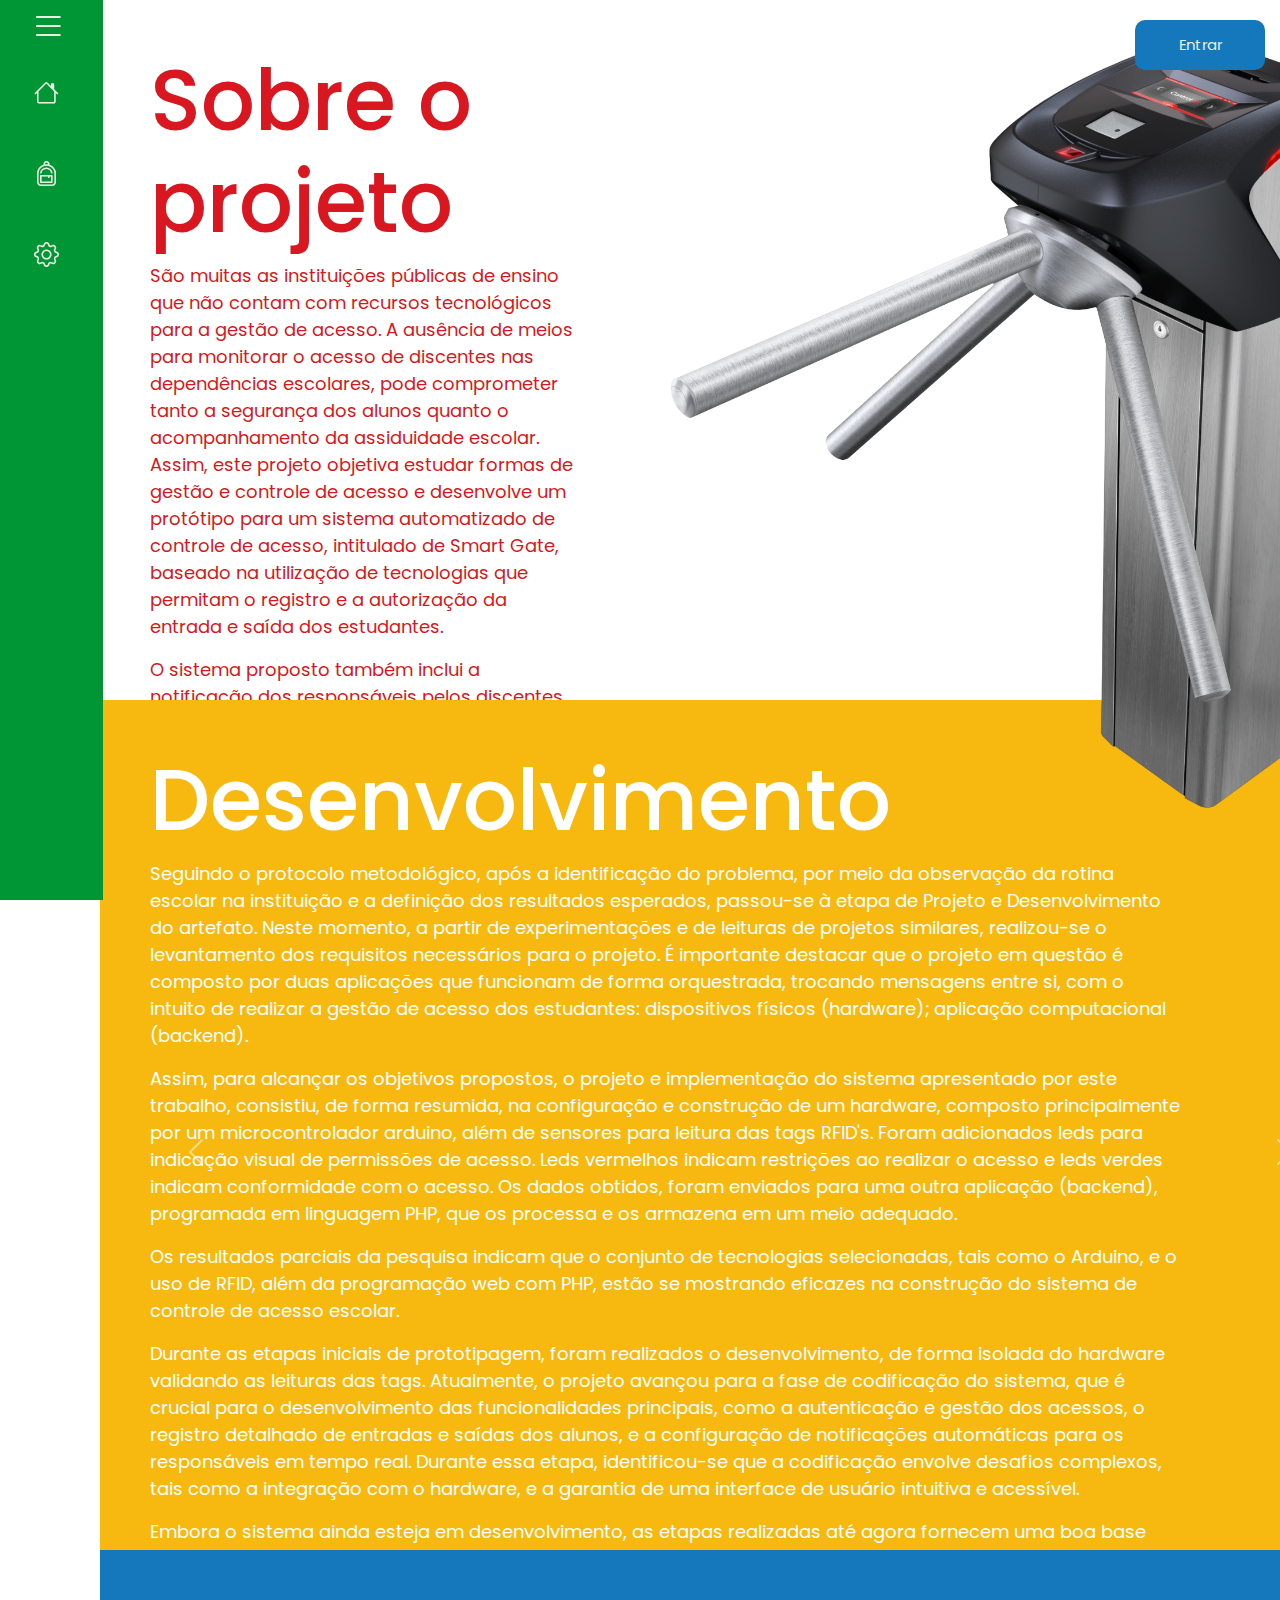
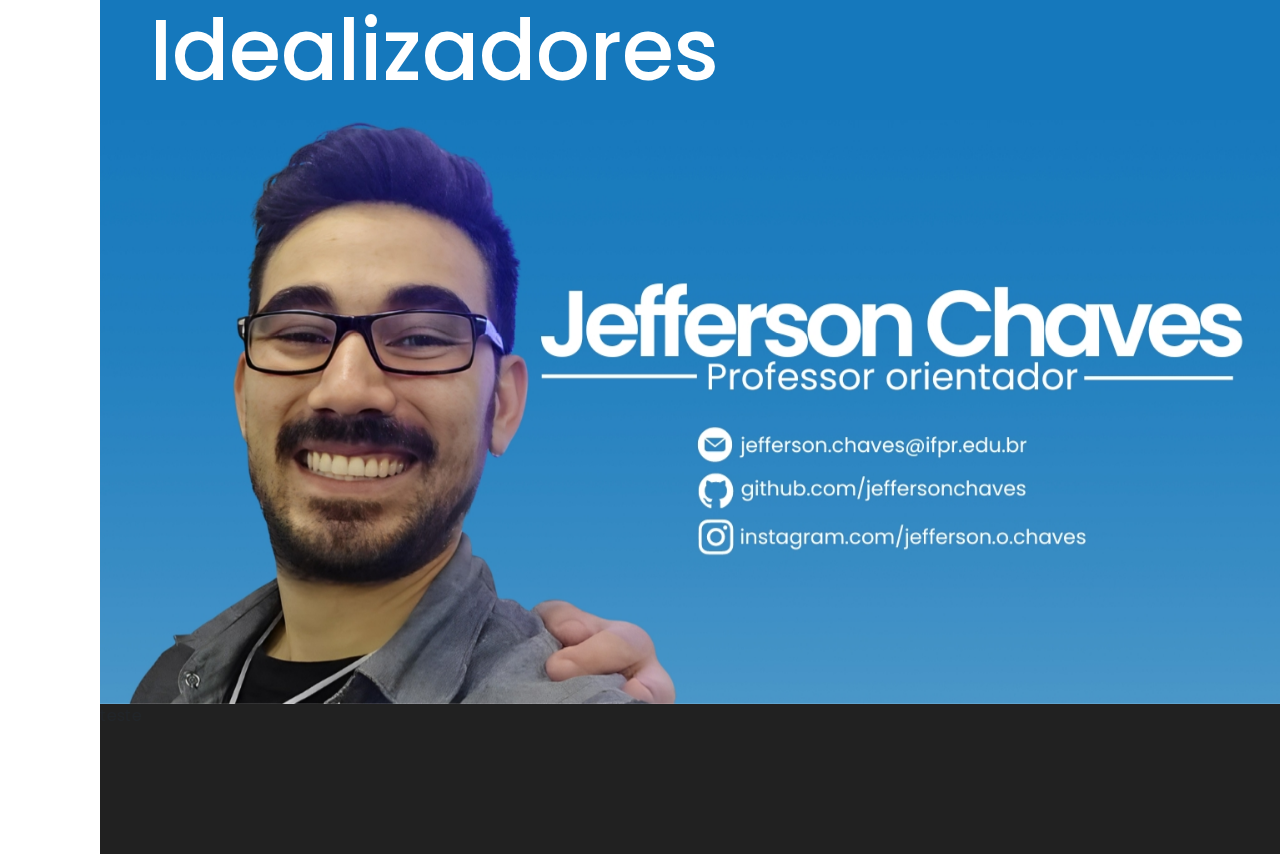
==== index.html @ 1702e809 "SLIDER PRONTO!!!!" ====
<!DOCTYPE html>
<html lang="pt-br">

<head>
    <meta charset="UTF-8">
    <meta name="viewport" content="width=device-width, initial-scale=1">
    <title>Smart Gate</title>
    <link rel="shortcut icon" type="imagex/png" href="/image/smart-gate-ico.ico">
    <link rel="stylesheet" href="style.css">
    <link rel="preconnect" href="https://fonts.googleapis.com">
    <link rel="preconnect" href="https://fonts.gstatic.com" crossorigin>
    <link
        href="https://fonts.googleapis.com/css2?family=Poppins:ital,wght@0,100;0,200;0,300;0,400;0,500;0,600;0,700;0,800;0,900;1,100;1,200;1,300;1,400;1,500;1,600;1,700;1,800;1,900&display=swap"
        rel="stylesheet">
    <link rel="stylesheet" href="https://cdn.jsdelivr.net/npm/bootstrap-icons@1.11.3/font/bootstrap-icons.min.css">

    <link href="https://cdn.jsdelivr.net/npm/bootstrap@5.3.3/dist/css/bootstrap.min.css" rel="stylesheet"
        integrity="sha384-QWTKZyjpPEjISv5WaRU9OFeRpok6YctnYmDr5pNlyT2bRjXh0JMhjY6hW+ALEwIH" crossorigin="anonymous">

</head>

<body>
    <header>
        <nav class="login">
            <button class="btnCadt">Entrar</button>
        </nav>
    </header>
    <nav class="menu-lat">
        <!--menu lateral-->
        <div class="btn-expnd">
            <i class="bi bi-list" id="expand"></i>
        </div>
        <!--botao expandir-->
        <ul>
            <li class="item-menu ativo">
                <a href="index.html">
                    <span class="icon"><i class="bi bi-house"></i></span>
                    <span class="txt-link">Ínicio</span>
                </a>
            </li>
            <li class="item-menu">
                <a href="portalAluno.html">
                    <span class="icon"><i class="bi bi-backpack"></i></span>
                    <span class="txt-link">Aluno</span>
                </a>
            </li>
            <li class="item-menu">
                <a href="configuracoes.html">
                    <span class="icon"><i class="bi bi-gear"></i></span>
                    <span class="txt-link">Configurações</span>
                </a>
            </li>

        </ul>
    </nav>

    <div class="sub-main">
        <div class="telaLogin">
            <span class="fechar"><i class="bi bi-x-lg"></i></span>

            <div class="form-log">
                <!--formulario login-->
                <h2>Login</h2>
                <form action="./code/formulariologin.php" method="POST">
                    <div class="input-box">
                        <span class="icon-log"><i class="bi bi-envelope"></i></span>
                        <input type="Email" name="email">
                        <label>Email</label>
                        <!--campo email-->
                    </div>
                    <div class="input-box">
                        <span class="icon-log"><i class="bi bi-key"></i></i></span>
                        <input type="password" name="senha">
                        <label>Senha</label>
                        <!--campo senha-->
                    </div>

                    <div class="gerenc-senha">
                        <label><input type="checkbox">Lembrar as credenciais</label>
                        <a href="#">Esqueci a senha</a>
                        <!--esqueci a senha-->
                    </div>
                    <button type="submit" class="btnSubmit">Entrar</button>
                    <div class="registro">
                        <p>Não tem uma conta ainda?<a href="#" class="link-registro"> Registre-se</a></p>
                    </div>
                </form>
            </div>


            <div class="formReg">
                <!--formulario registro-->
                <h2>Registro</h2>
                <form action="./code/formulariocadastro.php" method="POST">

                    <div class="input-box">
                        <span class="icon-log"><i class="bi bi-person"></i></span>
                        <input type="text" name="nome">
                        <label>Nome</label>
                    </div>

                    <div class="input-box">
                        <span class="icon-log"><i class="bi bi-bookmark"></i></span>
                        <input type="number" name="matricula">
                        <label>Matrícula</label>
                    </div>

                    <div class="input-box">
                        <span class="icon-log"><i class="bi bi-envelope"></i></span>
                        <input type="Email" name="email">
                        <label>Email</label>
                    </div>

                    <div class="input-box">
                        <span class="icon-log"><i class="bi bi-key"></i></i></span>
                        <input type="password" name="senha">
                        <label>Senha</label>
                    </div>

                    <div class="gerenc-senha">
                        <label><input type="checkbox">Concordo com os termos e condições do site.</label>
                    </div>

                    <button type="submit" class="btnSubmit">Entrar</button>

                    <div class="registro">
                        <p>Já tem uma conta?<a href="#" class="link-login"> Login</a></p>
                    </div>
                </form>
            </div>
        </div>
    </div>

    <main>

        <div class="imagem-catraca">
            <img src="/image/catraca.png" alt="Imagem de uma catraca">
        </div>

        <div class="sobre-proj">
            <div class="text-sobre-proj">
                <h2>Sobre o projeto</h2>
                <p>São muitas as instituições públicas de ensino que não contam com recursos tecnológicos para a
                    gestão de acesso. A ausência de meios para monitorar o acesso de discentes nas dependências
                    escolares, pode comprometer tanto a segurança dos alunos quanto o acompanhamento da
                    assiduidade escolar. Assim, este projeto objetiva estudar formas de gestão e controle de acesso
                    e desenvolve um protótipo para um sistema automatizado de controle de acesso, intitulado de
                    Smart Gate, baseado na utilização de tecnologias que permitam o registro e a autorização da
                    entrada e saída dos estudantes.</p>
                <p>O sistema proposto também inclui a notificação dos
                    responsáveis pelos discentes, informando-os sobre os horários de movimentação dos alunos.
                    Ademais, o projeto prevê a integração com esta plataforma web, visando à facilitação do
                    monitoramento da frequência.</p>
                <p>Para a implementação, são empregadas tecnologias como RFID
                    para os cartões de acesso, um software específico para o controle de permissões e uma interface
                    de comunicação que permite o envio de notificações. O sistema também realizará o
                    armazenamento e gerenciamento das informações.</p>
            </div>
        </div>

        <div class="desenvolvimento">
            <div class="text-desenvolvimento">
                <h2>Desenvolvimento</h2>
                <p>Seguindo o protocolo metodológico, após a identificação do problema, por meio da observação da rotina
                    escolar na instituição e a definição dos resultados esperados, passou-se à etapa de Projeto e
                    Desenvolvimento do artefato. Neste momento, a partir de experimentações e de leituras de projetos
                    similares, realizou-se o levantamento dos requisitos necessários para o projeto. É importante
                    destacar que o projeto em questão é composto por duas aplicações que funcionam de forma orquestrada,
                    trocando mensagens entre si, com o intuito de realizar a gestão de acesso dos estudantes:
                    dispositivos físicos (hardware); aplicação computacional (backend).</p>
                <p>Assim, para alcançar os objetivos propostos, o projeto e implementação do sistema apresentado por
                    este trabalho, consistiu, de forma resumida, na configuração e construção de um hardware, composto
                    principalmente por um microcontrolador arduino, além de sensores para leitura das tags RFID's. Foram
                    adicionados leds para indicação visual de permissões de acesso. Leds vermelhos indicam restrições ao
                    realizar o acesso e leds verdes indicam conformidade com o acesso.
                    Os dados obtidos, foram enviados para uma outra aplicação (backend), programada em linguagem PHP,
                    que os processa e os armazena em um meio adequado.</p>

                <p>Os resultados parciais da pesquisa indicam que o conjunto de tecnologias selecionadas, tais como o
                    Arduino, e o uso de RFID, além da programação web com PHP, estão se mostrando eficazes na construção
                    do sistema de controle de acesso escolar.</p>
                <p>Durante as etapas iniciais de prototipagem, foram realizados o desenvolvimento, de forma isolada do
                    hardware validando as leituras das tags. Atualmente, o projeto avançou para a fase de codificação do
                    sistema, que é crucial para o desenvolvimento das funcionalidades principais, como a autenticação e
                    gestão dos acessos, o registro detalhado de entradas e saídas dos alunos, e a configuração de
                    notificações automáticas para os responsáveis em tempo real. Durante essa etapa, identificou-se que
                    a codificação envolve desafios complexos, tais como a integração com o hardware, e a garantia de uma
                    interface de usuário intuitiva e acessível.</p>
                <p>Embora o sistema ainda esteja em desenvolvimento, as etapas realizadas até agora fornecem uma boa
                    base para a conclusão do projeto. A próxima fase incluirá testes em um ambiente escolar real,
                    provavelmente controlando o acesso ao Laboratório Maker do campus, onde o sistema será avaliado
                    quanto à sua eficácia, segurança, e impacto na gestão escolar. Esses testes serão fundamentais para
                    identificar ajustes e melhorias, visando a implementação final de um sistema que possa ser adotado
                    amplamente em instituições educacionais.
                </p>
            </div>
        </div>

        <!--INICIO SLIDES-->


        <div class="idealizadores">
            <div class="text-idealizadores">
                <h2>Idealizadores</h2>
            </div>
        </div>


        <div id="carouselExampleAutoplaying" class="carousel slide" data-bs-ride="carousel">
            <div class="carousel-inner">
                <div class="carousel-item active">
                    <img src="image/imagens-slider/jeffinho.jpg" class="d-block w-100" alt="IMG1">
                </div>
                <div class="carousel-item">
                    <img src="image/imagens-slider/buche.jpg" class="d-block w-100" alt="IMG2">
                </div>
                <div class="carousel-item">
                    <img src="image/imagens-slider/walmonn.jpg" class="d-block w-100" alt="IMG3">
                </div>

                <div class="carousel-item">
                    <img src="image/imagens-slider/sarah.jpg" class="d-block w-100" alt="IMG3">
                </div>
            </div>
            <button class="carousel-control-prev" type="button" data-bs-target="#carouselExampleAutoplaying"
                data-bs-slide="prev">
                <span class="carousel-control-prev-icon" aria-hidden="true"></span>
                <span class="visually-hidden">Previous</span>
            </button>
            <button class="carousel-control-next" type="button" data-bs-target="#carouselExampleAutoplaying"
                data-bs-slide="next">
                <span class="carousel-control-next-icon" aria-hidden="true"></span>
                <span class="visually-hidden">Next</span>
            </button>
        </div>


        <!--mensgaem de cookies-->
        <div id="cookie-banner" class="cookie-banner">
            <p>Usamos cookies para melhorar os sistemas do nosso aplicativo. Ao continuar navegando, você concorda com o
                uso das informações coletadas.</p>
            <button id="accept-cookies">Aceitar</button>
        </div>

        <footer>
            teste
        </footer>

    </main>

    <script src="menu.js"></script>
    <script src="expand.js"></script>
    <script src="mudarLogin.js"></script>
    <script src="fecharMenu.js"></script>
    <script src="cookie.js"></script>
    <script src="slider.js"></script>

    <script src="https://cdn.jsdelivr.net/npm/bootstrap@5.3.3/dist/js/bootstrap.bundle.min.js"
        integrity="sha384-YvpcrYf0tY3lHB60NNkmXc5s9fDVZLESaAA55NDzOxhy9GkcIdslK1eN7N6jIeHz"
        crossorigin="anonymous"></script>

</body>

</html>
---- style.css ----
/*Para esse código, é recomendável ter a extensão "Better Comments", de Aaron Bond instalada!*/
/*https://marketplace.visualstudio.com/items?itemName=aaron-bond.better-comments*/

/*LEGENDA!!! */
/**TITULOS INDICANDO INICIO E FIM DE CADA PARTE DO CODIGO */
/*!PRAQ SERVE AQUELA PARTE DO CODIGO*/
/*?CODIGO EM FASE DE TESTES*/
/*TODO COMENTARIO DE DESENVOLVEDOR*/



/**CORES OFICIAIS DO SITE */
/*#F7B910 AMARELO*/
/*#D91720 VERMELHO*/
/*#1578BC AZUL*/
/*#009535 VERDE*/

/**INICIO ESTILIZACOES GERAIS */
* {
	font-family: poppins;
	margin: 0;
	padding: 0;
	box-sizing: border-box;
}

body {
	display: flex;
	justify-content: center;
	min-height: 100vh;
	overflow-x: hidden;
}

main {
	z-index: 0;
	display: block;
}

.selector-for-some-widget { /*TODO bootstrap*/
	box-sizing: content-box;
}

/**FIM ESTILIZACOES GERAIS */

/**INICIO ESTILIZACOES DA IMAGEM DA CATRACA */
.imagem-catraca {
	position: absolute;
	/*TODO PELO AMOR DE DEUS NAO MEXE NESSE POSITION */
	width: 100vw;
	height: 100vh;
	background-color: transparent;
}

.imagem-catraca img {
	float: right;
	height: 900px;
	background-color: transparent;
}

/**FIM ESTILIZACOES DA IMAGEM DA CATRACA */


/**INICIO ESTILIZACOES DA SECAO DE TEXTO */
.sobre-proj {
	display: flex;
	width: 100vw;
	height: 700px;
	background-color: white;
	color: #D91720;
	float: left;
}

.text-sobre-proj {
	overflow: hidden;
	margin-right: 70px;
	padding-right: 100px;
	margin-left: 50px;
	margin-right: 700px;
}

.text-sobre-proj h2 {
	font-size: 85px;
	margin-top: 50px;
}

.text-sobre-proj p {
	display: flex;
	justify-content: left;
	font-size: 18px;
}

.desenvolvimento {
	display: flex;
	width: 100vw;
	height: 850px;
	background-color: #F7B910;
	color: white;
	float: left;
}

.text-desenvolvimento {
	overflow: hidden;
	margin-right: 70px;
	padding-right: 100px;
	margin-left: 50px;
	margin-right: 100px;
}

.text-desenvolvimento h2 {
	font-size: 85px;
	margin-top: 50px;

}

.text-desenvolvimento p {
	display: flex;
	justify-content: left;
	font-size: 18px;
}

.idealizadores {
	display: flex;
	width: 100vw;
	background-color: #1578BC;
	color: white;
	float: left;
}

.text-idealizadores {
	background-color: #1578BC;
	color: white;
	overflow: hidden;
	margin-right: 70px;
	padding-right: 100px;
	margin-left: 50px;
	margin-right: 100px;
}

.text-idealizadores h2 {
	background-color: #1578BC;
	font-size: 85px;
	margin-top: 50px;
	padding-bottom: 10px;
}

/**FIM ESTILIZACOES DA SECAO DE TEXTO */


/**INICIO SUB-MAIN */
.sub-main {
	/*TODO sub-main é um tipo de classe que eu criei exclusivamente pra guardar a tela de login flutuante sem estar necessariamente no main, pois estava dando muito bug */
	display: flex;
	align-items: center;
	padding-left: 200px;
}

/**FIM SUB-MAIN */

/**INICIO LOGIN */
header {
	position: fixed;
	top: 0;
	right: 0;
	width: 100%;
	background: transparent;
	display: flex;
	justify-content: flex-end;
	align-items: center;
	z-index: 98;
}

.telaLogin .fechar {
	position: absolute;
	top: 0;
	right: 0;
	width: 45px;
	height: 45px;
	font-size: 20px;
	display: flex;
	justify-content: center;
	align-items: center;
	cursor: pointer;
}

.login button {
	width: 130px;
	height: 50px;
	border-radius: 10px;
	margin: 20px 15px 0 0;
	cursor: pointer;
	font-size: 15px;
	background: #1578BC;
	color: #E7F0DC;
	transition: .5s;
	border: none;
}

.login button:hover {
	background: #12639a;
	transition: .5s;
	transform: scale(1.05);
}

.telaLogin {
	scale: 0;
	transition: 0.2s;
	overflow: hidden;
	position: fixed;
	top: 50%;
	left: 50%;
	transform: translate(-50%, -50%);
	z-index: 100;

}

.telaLogin.ativoTela {
	overflow: hidden;
	position: fixed;
	top: 50%;
	left: 50%;
	transform: translate(-50%, -50%);
	z-index: 100;
	width: 400px;
	height: 440px;
	backdrop-filter: blur(80px);
	border: 0.1px solid rgba(255, 255, 255, 0.527);
	border-radius: 20px;
	display: flex;
	justify-content: center;
	align-items: center;
	scale: 1;
	transition: 0.2s;
}

.telaLogin .formReg.ativoTela {
	width: 100%;
	padding: 40px;
}

.telaLogin.ativoMenu {
	height: 600px;
}

.telaLogin.ativoMenu .form-log {
	transition: 1s;
	transform: translate(400px);
}

.telaLogin.ativoMenu .formReg {
	transition: 1s;
	transform: translate(0px);
}

.telaLogin .form-log {
	transition: 0.5s;
	transform: translate(0);
}

.telaLogin .formReg {
	position: absolute;
	transform: translate(-400px);
	transition: 0.5s;
}

.telaLogin h2 {
	font-size: 32px;
	letter-spacing: -2px;
	color: #D91720;
	text-align: center;
}

.input-box {
	position: relative;
	width: 100%;
	height: 50px;
	border-bottom: #0c0f09 2px solid;
	margin: 30px 0;
}

.input-box label {
	position: absolute;
	top: 50%;
	left: 5px;
	transform: translateY(-50%);
	font-size: 16px;
	color: #009535;
	pointer-events: none;
	font-weight: 450;
}

.input-box input:focus~label,
.input-box input:valid~label {
	top: -5px;
}

.input-box input {
	width: 100%;
	height: 100%;
	border: none;
	outline: none;
	background: transparent;
	font-size: 16px;
	color: rgb(0, 0, 0);
	font-weight: 200;
	padding: 0 35px 0 5px;
}

.input-box .icon-log {
	position: absolute;
	right: 8px;
	font-size: 20px;
	color: #D91720;
	line-height: 57px;
}

.gerenc-senha {
	font-size: 14px;
	color: #027d2d;
	font-weight: 500;
	margin: -25px 0 25px;
	display: flex;
	justify-content: space-between;
}

.gerenc-senha label input {
	accent-color: #009535;
	margin-right: 3px;
}

.gerenc-senha a {
	color: #027d2d;
	text-decoration: none;
}

.gerenc-senha a:hover {
	text-decoration: underline;
}

.btnSubmit {
	width: 100%;
	height: 50px;
	border-radius: 20px;
	border: none;
	outline: none;
	color: #ffffff;
	background-color: #009535;
	transition: .5s;
	margin-bottom: 20px;
	font-weight: 500;
	cursor: pointer;
}

.btnSubmit:hover {
	background-color: #027d2d;
	transform: scale(1.05);
	transition: .5s;
}

.registro {
	font-size: 16px;
	font-weight: 400;
	color: #027d2d;
	text-align: center;
}

.registro p a {
	text-decoration: none;
	color: #131b0d;
	font-weight: 600;
}

.registro p a:hover {
	text-decoration: underline;
}

/**FIM LOGIN */

/**INICIO MENU LATERAL */
nav.menu-lat {
	width: 100px;
	height: 100%;
	background-color: #009535;
	box-shadow: 3px 0 0 #009535;
	position: fixed;
	top: 0;
	left: 0;
	overflow: hidden;
	transition: 0.7s;
	z-index: 99;
}

nav.menu-lat ul {
	padding: 0;
}

nav.menu-lat.expandir {
	width: 300px;
	transition: 1s;
}

.btn-expnd {
	width: 100%;
	padding-left: 20px;
}

.btn-expnd>i {
	color: #E7F0DC;
	font-size: 36px;
	cursor: pointer;
	margin: 10px;
}

ul {
	height: 100%;
	list-style-type: none;
}

ul li.item-menu {
	transition: 0.5s;
}

ul li.ativo {
	background-color: #009535;
}

ul li.item-menu:hover {
	background: #027d2d;
}

ul li.item-menu a {
	color: #E7F0DC;
	text-decoration: none;
	font-size: 20px;
	padding: 20px 4%;
	display: flex;
	line-height: 40px;

}

ul li.item-menu a .txt-link {
	margin-left: 80px;
	transition: 1s;
	opacity: 0;
}

nav.menu-lat.expandir .txt-link {
	margin-left: 40px;
	transition: 1s;
	opacity: 100%;
}

ul li.item-menu a .icon>i {
	font-size: 25px;
	margin-left: 15px;
	padding-left: 15px;
}

/**FIM  MENU LATERAL*/

/**INICIO FOOTER*/
footer {
	height: 150px;
	width: 100%;
	overflow: hidden;
	background-color: #212121;
}
/**FIM FOOTER*/


/** INICIO COOKIES */
.cookie-banner {
	position: fixed;
	bottom: 0;
	width: 100%;
	background-color: #212121;
	color: white;
	text-align: center;
	padding: 15px;
	display: none;
}

.cookie-banner p {
	margin: 0;
	display: inline-block;
}

#accept-cookies {
	background-color: #009535;
	border-radius: 10px;
	color: white;
	border: none;
	padding: 10px 20px;
	margin-left: 20px;
	cursor: pointer;
	transition: 0.5s
}

#accept-cookies:hover {
	background-color: #027d2d;
	transition: 0.5s
}

/** FIM COOKIES */


/** INICIO SCROLLBAR*/
::-webkit-scrollbar {
	width: 10px;
}

::-webkit-scrollbar-track {
	background: #ffffff;
	border-radius: 5px;
}


::-webkit-scrollbar-thumb {
	background-color: #027d2d;
	border-radius: 10px;
	border: 3px solid #f1f1f1;
}

::-webkit-scrollbar-thumb:hover {
	background-color: #004819;
}

/** FIM SCROLLBAR*/
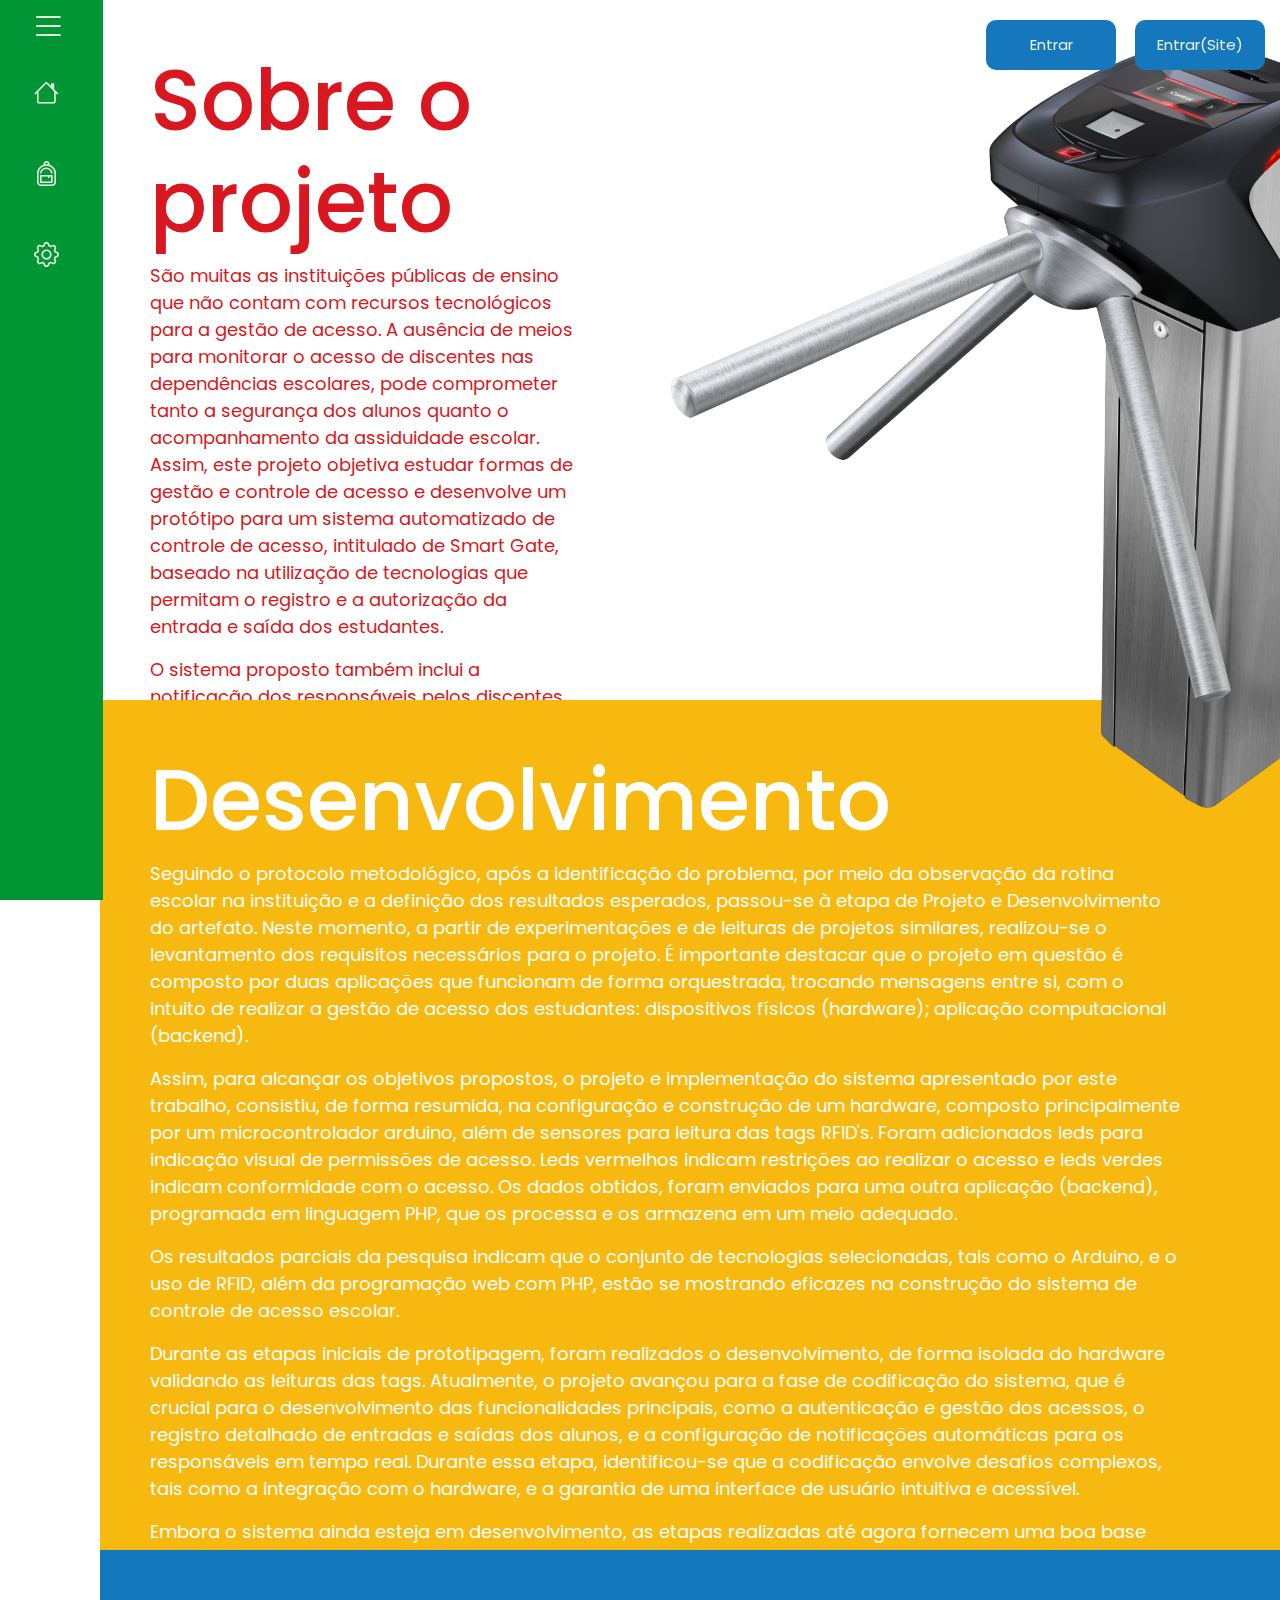
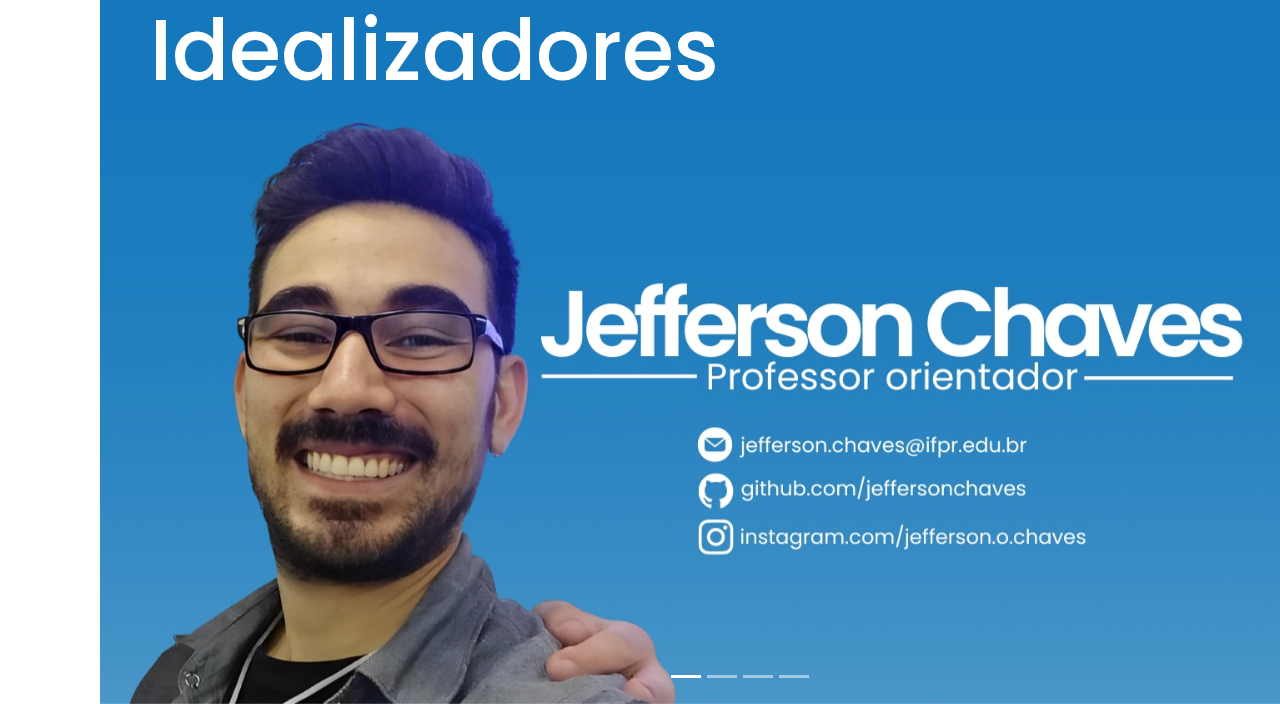
==== commit d13cc171: "ARRUMEI ESSE SLIDER ALEULUIA" ====
--- a/index.html
+++ b/index.html
@@ -23,6 +23,8 @@
     <header>
         <nav class="login">
             <button class="btnCadt">Entrar</button>
+
+            <a href="telaLogin.html"><button class="btnCadt">Entrar(Site)</button></a>
         </nav>
     </header>
     <nav class="menu-lat">
@@ -206,32 +208,35 @@
         </div>
 
 
-        <div id="carouselExampleAutoplaying" class="carousel slide" data-bs-ride="carousel">
+        <div id="carouselExampleIndicators" class="carousel slide">
+            <div class="carousel-indicators">
+                <button type="button" data-bs-target="#carouselExampleIndicators" data-bs-slide-to="0" class="active"
+                    aria-current="true" aria-label="Slide 1"></button>
+                <button type="button" data-bs-target="#carouselExampleIndicators" data-bs-slide-to="1"
+                    aria-label="Slide 2"></button>
+                <button type="button" data-bs-target="#carouselExampleIndicators" data-bs-slide-to="2"
+                    aria-label="Slide 3"></button>
+
+                <button type="button" data-bs-target="#carouselExampleIndicators" data-bs-slide-to="3"
+                    aria-label="Slide 4"></button>
+            </div>
             <div class="carousel-inner">
                 <div class="carousel-item active">
-                    <img src="image/imagens-slider/jeffinho.jpg" class="d-block w-100" alt="IMG1">
-                </div>
+                    <img src="image/imagens-slider/jeffinho.jpg" class="d-block w-100" alt="...">
+                </div>
+
                 <div class="carousel-item">
-                    <img src="image/imagens-slider/buche.jpg" class="d-block w-100" alt="IMG2">
-                </div>
+                    <img src="image/imagens-slider/buche.jpg" class="d-block w-100" alt="...">
+                </div>
+
                 <div class="carousel-item">
-                    <img src="image/imagens-slider/walmonn.jpg" class="d-block w-100" alt="IMG3">
+                    <img src="image/imagens-slider/walmonn.jpg" class="d-block w-100" alt="...">
                 </div>
 
                 <div class="carousel-item">
-                    <img src="image/imagens-slider/sarah.jpg" class="d-block w-100" alt="IMG3">
-                </div>
-            </div>
-            <button class="carousel-control-prev" type="button" data-bs-target="#carouselExampleAutoplaying"
-                data-bs-slide="prev">
-                <span class="carousel-control-prev-icon" aria-hidden="true"></span>
-                <span class="visually-hidden">Previous</span>
-            </button>
-            <button class="carousel-control-next" type="button" data-bs-target="#carouselExampleAutoplaying"
-                data-bs-slide="next">
-                <span class="carousel-control-next-icon" aria-hidden="true"></span>
-                <span class="visually-hidden">Next</span>
-            </button>
+                    <img src="image/imagens-slider/sarah.jpg" class="d-block w-100" alt="...">
+                </div>
+            </div>
         </div>
 
 
@@ -241,11 +246,6 @@
                 uso das informações coletadas.</p>
             <button id="accept-cookies">Aceitar</button>
         </div>
-
-        <footer>
-            teste
-        </footer>
-
     </main>
 
     <script src="menu.js"></script>
@@ -253,7 +253,6 @@
     <script src="mudarLogin.js"></script>
     <script src="fecharMenu.js"></script>
     <script src="cookie.js"></script>
-    <script src="slider.js"></script>
 
     <script src="https://cdn.jsdelivr.net/npm/bootstrap@5.3.3/dist/js/bootstrap.bundle.min.js"
         integrity="sha384-YvpcrYf0tY3lHB60NNkmXc5s9fDVZLESaAA55NDzOxhy9GkcIdslK1eN7N6jIeHz"
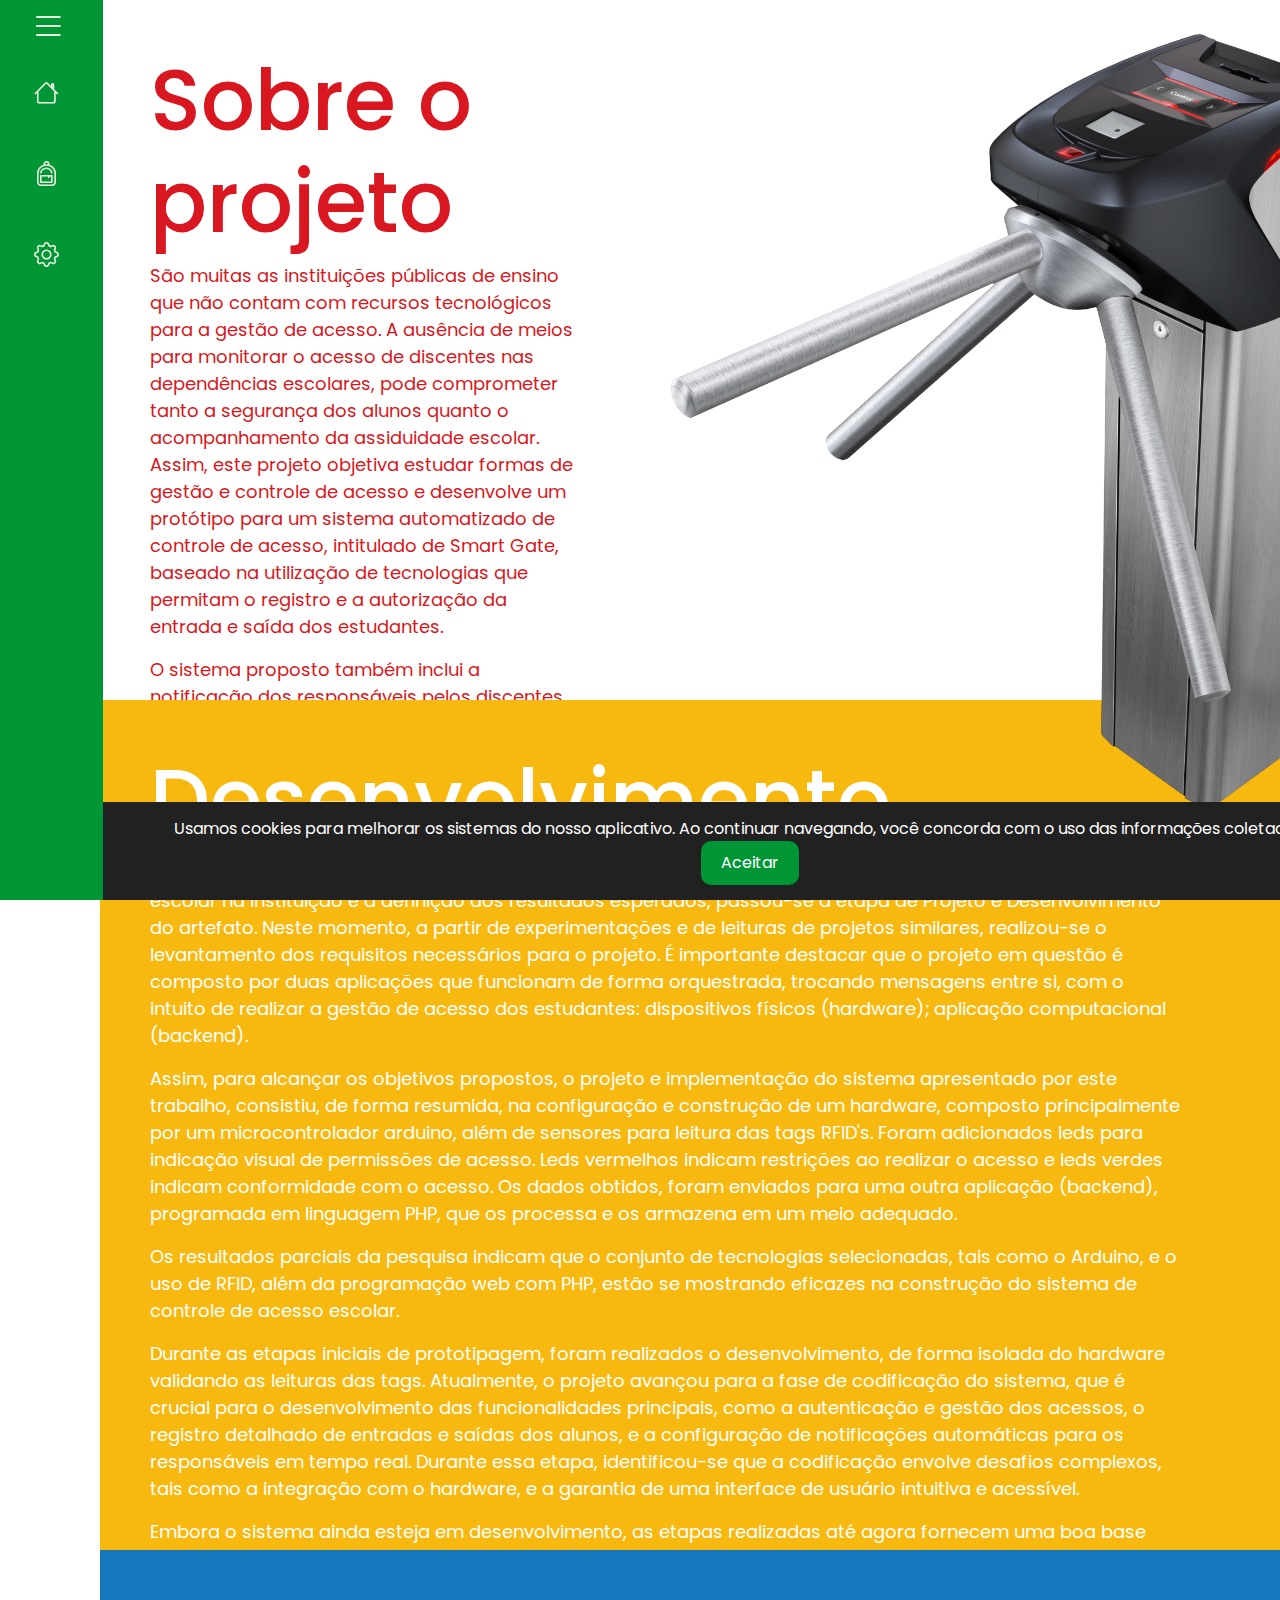
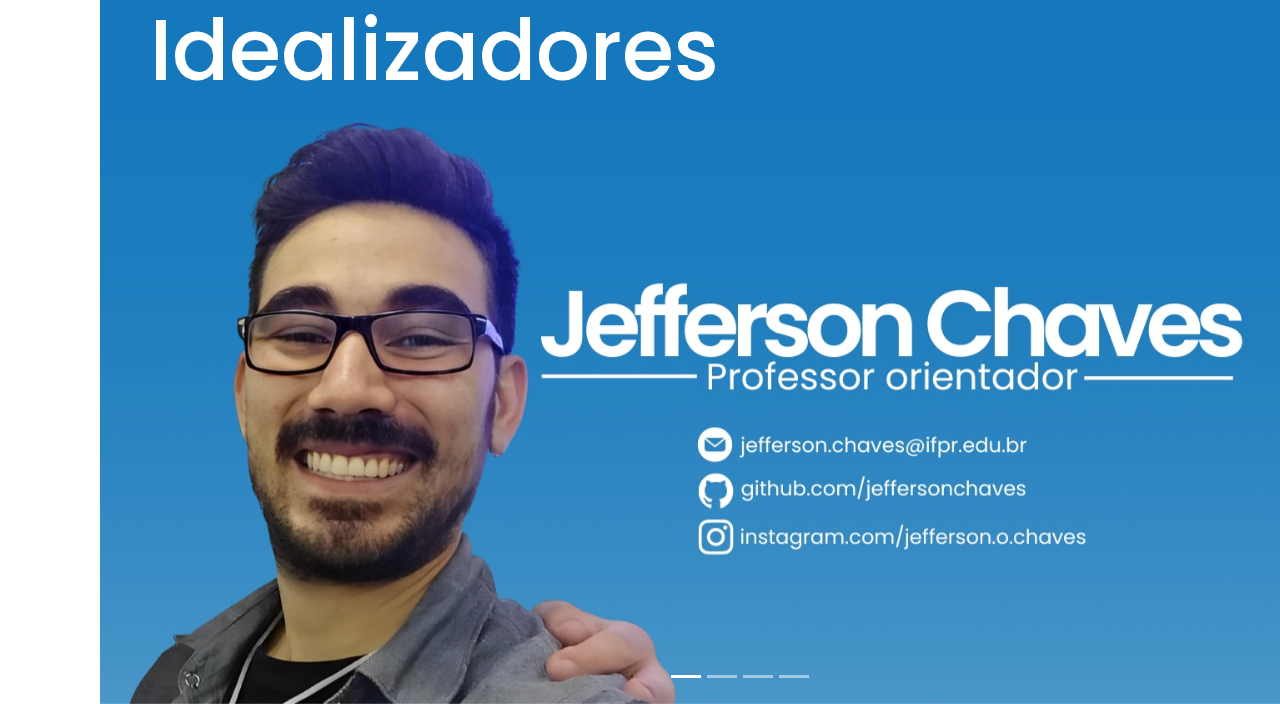
==== commit 720a8e9a: "Co-authored-by: Walmonn Eduardo <WalmonnEduardo@users.noreply.github.com>" ====
--- a/index.html
+++ b/index.html
@@ -6,7 +6,7 @@
     <meta name="viewport" content="width=device-width, initial-scale=1">
     <title>Smart Gate</title>
     <link rel="shortcut icon" type="imagex/png" href="/image/smart-gate-ico.ico">
-    <link rel="stylesheet" href="style.css">
+    <link rel="stylesheet" href="css/style.css">
     <link rel="preconnect" href="https://fonts.googleapis.com">
     <link rel="preconnect" href="https://fonts.gstatic.com" crossorigin>
     <link
@@ -20,13 +20,14 @@
 </head>
 
 <body>
-    <header>
+    <!--<header>
         <nav class="login">
             <button class="btnCadt">Entrar</button>
 
             <a href="telaLogin.html"><button class="btnCadt">Entrar(Site)</button></a>
         </nav>
-    </header>
+    </header>-->
+    
     <nav class="menu-lat">
         <!--menu lateral-->
         <div class="btn-expnd">
@@ -248,11 +249,11 @@
         </div>
     </main>
 
-    <script src="menu.js"></script>
-    <script src="expand.js"></script>
-    <script src="mudarLogin.js"></script>
-    <script src="fecharMenu.js"></script>
-    <script src="cookie.js"></script>
+    <script src="javascript/menu.js"></script>
+    <script src="javascript/expand.js"></script>
+    <script src="javascript/cookie.js"></script>
+    <script src="javascript/fecharMenu.js"></script>
+    <script src="javascript/mudarLogin.js"></script>
 
     <script src="https://cdn.jsdelivr.net/npm/bootstrap@5.3.3/dist/js/bootstrap.bundle.min.js"
         integrity="sha384-YvpcrYf0tY3lHB60NNkmXc5s9fDVZLESaAA55NDzOxhy9GkcIdslK1eN7N6jIeHz"
--- a/css/style.css
+++ b/css/style.css
@@ -0,0 +1,517 @@
+/*Para esse código, é recomendável ter a extensão "Better Comments", de Aaron Bond instalada!*/
+/*https://marketplace.visualstudio.com/items?itemName=aaron-bond.better-comments*/
+
+/*LEGENDA!!! */
+/**TITULOS INDICANDO INICIO E FIM DE CADA PARTE DO CODIGO */
+/*!PRAQ SERVE AQUELA PARTE DO CODIGO*/
+/*?CODIGO EM FASE DE TESTES*/
+/*TODO COMENTARIO DE DESENVOLVEDOR*/
+
+
+
+/**CORES OFICIAIS DO SITE */
+/*#F7B910 AMARELO*/
+/*#D91720 VERMELHO*/
+/*#1578BC AZUL*/
+/*#009535 VERDE*/
+
+/**INICIO ESTILIZACOES GERAIS */
+* {
+	font-family: poppins;
+	margin: 0;
+	padding: 0;
+	box-sizing: border-box;
+}
+
+body {
+	display: flex;
+	justify-content: center;
+	min-height: 100vh;
+	overflow-x: hidden;
+}
+
+main {
+	z-index: 0;
+	display: block;
+}
+
+.selector-for-some-widget {
+	/*TODO bootstrap*/
+	box-sizing: content-box;
+}
+
+/**FIM ESTILIZACOES GERAIS */
+
+/**INICIO ESTILIZACOES DA IMAGEM DA CATRACA */
+.imagem-catraca {
+	position: absolute;
+	/*TODO PELO AMOR DE DEUS NAO MEXE NESSE POSITION */
+	width: 100vw;
+	height: 100vh;
+	background-color: transparent;
+}
+
+.imagem-catraca img {
+	float: right;
+	height: 900px;
+	background-color: transparent;
+}
+
+/**FIM ESTILIZACOES DA IMAGEM DA CATRACA */
+
+
+/**INICIO ESTILIZACOES DA SECAO DE TEXTO */
+.sobre-proj {
+	display: flex;
+	width: 100vw;
+	height: 700px;
+	background-color: white;
+	color: #D91720;
+	float: left;
+}
+
+.text-sobre-proj {
+	overflow: hidden;
+	margin-right: 70px;
+	padding-right: 100px;
+	margin-left: 50px;
+	margin-right: 700px;
+}
+
+.text-sobre-proj h2 {
+	font-size: 85px;
+	margin-top: 50px;
+}
+
+.text-sobre-proj p {
+	display: flex;
+	justify-content: left;
+	font-size: 18px;
+}
+
+.desenvolvimento {
+	display: flex;
+	width: 100vw;
+	height: 850px;
+	background-color: #F7B910;
+	color: white;
+	float: left;
+}
+
+.text-desenvolvimento {
+	overflow: hidden;
+	margin-right: 70px;
+	padding-right: 100px;
+	margin-left: 50px;
+	margin-right: 100px;
+}
+
+.text-desenvolvimento h2 {
+	font-size: 85px;
+	margin-top: 50px;
+
+}
+
+.text-desenvolvimento p {
+	display: flex;
+	justify-content: left;
+	font-size: 18px;
+}
+
+.idealizadores {
+	display: flex;
+	width: 100vw;
+	background-color: #1578BC;
+	color: white;
+	float: left;
+}
+
+.text-idealizadores {
+	background-color: #1578BC;
+	color: white;
+	overflow: hidden;
+	margin-right: 70px;
+	padding-right: 100px;
+	margin-left: 50px;
+	margin-right: 100px;
+}
+
+.text-idealizadores h2 {
+	background-color: #1578BC;
+	font-size: 85px;
+	margin-top: 50px;
+	padding-bottom: 10px;
+}
+
+/**FIM ESTILIZACOES DA SECAO DE TEXTO */
+
+
+/**INICIO SUB-MAIN */
+.sub-main {
+	/*TODO sub-main é um tipo de classe que eu criei exclusivamente pra guardar a tela de login flutuante sem estar necessariamente no main, pois estava dando muito bug */
+	display: flex;
+	align-items: center;
+	padding-left: 200px;
+}
+
+/**FIM SUB-MAIN */
+
+/**INICIO LOGIN */
+header {
+	position: fixed;
+	top: 0;
+	right: 0;
+	width: 100%;
+	background: transparent;
+	display: flex;
+	justify-content: flex-end;
+	align-items: center;
+	z-index: 98;
+}
+
+.telaLogin .fechar {
+	position: absolute;
+	top: 0;
+	right: 0;
+	width: 45px;
+	height: 45px;
+	font-size: 20px;
+	display: flex;
+	justify-content: center;
+	align-items: center;
+	cursor: pointer;
+}
+
+.login button {
+	width: 130px;
+	height: 50px;
+	border-radius: 10px;
+	margin: 20px 15px 0 0;
+	cursor: pointer;
+	font-size: 15px;
+	background: #1578BC;
+	color: #E7F0DC;
+	transition: .5s;
+	border: none;
+}
+
+.login button:hover {
+	background: #12639a;
+	transition: .5s;
+	transform: scale(1.05);
+}
+
+.telaLogin {
+	scale: 0;
+	transition: 0.2s;
+	overflow: hidden;
+	position: fixed;
+	top: 50%;
+	left: 50%;
+	transform: translate(-50%, -50%);
+	z-index: 100;
+
+}
+
+.telaLogin.ativoTela {
+	overflow: hidden;
+	position: fixed;
+	top: 50%;
+	left: 50%;
+	transform: translate(-50%, -50%);
+	z-index: 100;
+	width: 400px;
+	height: 440px;
+	backdrop-filter: blur(200px);
+	border: 0.1px solid rgba(255, 255, 255, 0.527);
+	border-radius: 20px;
+	display: flex;
+	justify-content: center;
+	align-items: center;
+	scale: 1;
+	transition: 0.2s;
+}
+
+.telaLogin .formReg.ativoTela {
+	width: 100%;
+	padding: 40px;
+}
+
+.telaLogin.ativoMenu {
+	height: 600px;
+}
+
+.telaLogin.ativoMenu .form-log {
+	transition: 1s;
+	transform: translate(400px);
+}
+
+.telaLogin.ativoMenu .formReg {
+	transition: 1s;
+	transform: translate(0px);
+}
+
+.telaLogin .form-log {
+	transition: 0.5s;
+	transform: translate(0);
+}
+
+.telaLogin .formReg {
+	position: absolute;
+	transform: translate(-400px);
+	transition: 0.5s;
+}
+
+.telaLogin h2 {
+	font-size: 32px;
+	letter-spacing: -2px;
+	color: #D91720;
+	text-align: center;
+}
+
+.input-box {
+	position: relative;
+	width: 100%;
+	height: 50px;
+	border-bottom: #0c0f09 2px solid;
+	margin: 30px 0;
+}
+
+.input-box label {
+	position: absolute;
+	top: 50%;
+	left: 5px;
+	transform: translateY(-50%);
+	font-size: 16px;
+	color: #009535;
+	pointer-events: none;
+	font-weight: 450;
+}
+
+.input-box input:focus~label,
+.input-box input:valid~label {
+	top: -5px;
+}
+
+.input-box input {
+	width: 100%;
+	height: 100%;
+	border: none;
+	outline: none;
+	background: transparent;
+	font-size: 16px;
+	color: rgb(0, 0, 0);
+	font-weight: 200;
+	padding: 0 35px 0 5px;
+}
+
+.input-box .icon-log {
+	position: absolute;
+	right: 8px;
+	font-size: 20px;
+	color: #D91720;
+	line-height: 57px;
+}
+
+.gerenc-senha {
+	font-size: 14px;
+	color: #027d2d;
+	font-weight: 500;
+	margin: -25px 0 25px;
+	display: flex;
+	justify-content: space-between;
+}
+
+.gerenc-senha label input {
+	accent-color: #009535;
+	margin-right: 3px;
+}
+
+.gerenc-senha a {
+	color: #027d2d;
+	text-decoration: none;
+}
+
+.gerenc-senha a:hover {
+	text-decoration: underline;
+}
+
+.btnSubmit {
+	width: 100%;
+	height: 50px;
+	border-radius: 20px;
+	border: none;
+	outline: none;
+	color: #ffffff;
+	background-color: #009535;
+	transition: .5s;
+	margin-bottom: 20px;
+	font-weight: 500;
+	cursor: pointer;
+}
+
+.btnSubmit:hover {
+	background-color: #027d2d;
+	transform: scale(1.05);
+	transition: .5s;
+}
+
+.registro {
+	font-size: 16px;
+	font-weight: 400;
+	color: #027d2d;
+	text-align: center;
+}
+
+.registro p a {
+	text-decoration: none;
+	color: #131b0d;
+	font-weight: 600;
+}
+
+.registro p a:hover {
+	text-decoration: underline;
+}
+
+/**FIM LOGIN */
+
+/**INICIO MENU LATERAL */
+nav.menu-lat {
+	width: 100px;
+	height: 100%;
+	background-color: #009535;
+	box-shadow: 3px 0 0 #009535;
+	position: fixed;
+	top: 0;
+	left: 0;
+	overflow: hidden;
+	transition: 0.7s;
+	z-index: 99;
+}
+
+nav.menu-lat ul {
+	padding: 0;
+}
+
+nav.menu-lat.expandir {
+	width: 300px;
+	transition: 1s;
+}
+
+.btn-expnd {
+	width: 100%;
+	padding-left: 20px;
+}
+
+.btn-expnd>i {
+	color: #E7F0DC;
+	font-size: 36px;
+	cursor: pointer;
+	margin: 10px;
+}
+
+ul {
+	height: 100%;
+	list-style-type: none;
+}
+
+ul li.item-menu {
+	transition: 0.5s;
+}
+
+ul li.ativo {
+	background-color: #009535;
+}
+
+ul li.item-menu:hover {
+	background: #027d2d;
+}
+
+ul li.item-menu a {
+	color: #E7F0DC;
+	text-decoration: none;
+	font-size: 20px;
+	padding: 20px 4%;
+	display: flex;
+	line-height: 40px;
+
+}
+
+ul li.item-menu a .txt-link {
+	margin-left: 80px;
+	transition: 1s;
+	opacity: 0;
+}
+
+nav.menu-lat.expandir .txt-link {
+	margin-left: 40px;
+	transition: 1s;
+	opacity: 100%;
+}
+
+ul li.item-menu a .icon>i {
+	font-size: 25px;
+	margin-left: 15px;
+	padding-left: 15px;
+}
+
+/**FIM  MENU LATERAL*/
+
+/** INICIO COOKIES */
+.cookie-banner {
+	position: fixed;
+	bottom: 0;
+	width: 100%;
+	background-color: #212121;
+	color: white;
+	text-align: center;
+	padding: 15px;
+	display: none;
+}
+
+.cookie-banner p {
+	margin: 0;
+	display: inline-block;
+}
+
+#accept-cookies {
+	background-color: #009535;
+	border-radius: 10px;
+	color: white;
+	border: none;
+	padding: 10px 20px;
+	margin-left: 20px;
+	cursor: pointer;
+	transition: 0.5s
+}
+
+#accept-cookies:hover {
+	background-color: #027d2d;
+	transition: 0.5s
+}
+
+/** FIM COOKIES */
+
+
+/** INICIO SCROLLBAR*/
+::-webkit-scrollbar {
+	width: 10px;
+}
+
+::-webkit-scrollbar-track {
+	background: #ffffff;
+	border-radius: 5px;
+}
+
+
+::-webkit-scrollbar-thumb {
+	background-color: #027d2d;
+	border-radius: 10px;
+	border: 3px solid #f1f1f1;
+}
+
+::-webkit-scrollbar-thumb:hover {
+	background-color: #004819;
+}
+
+/** FIM SCROLLBAR*/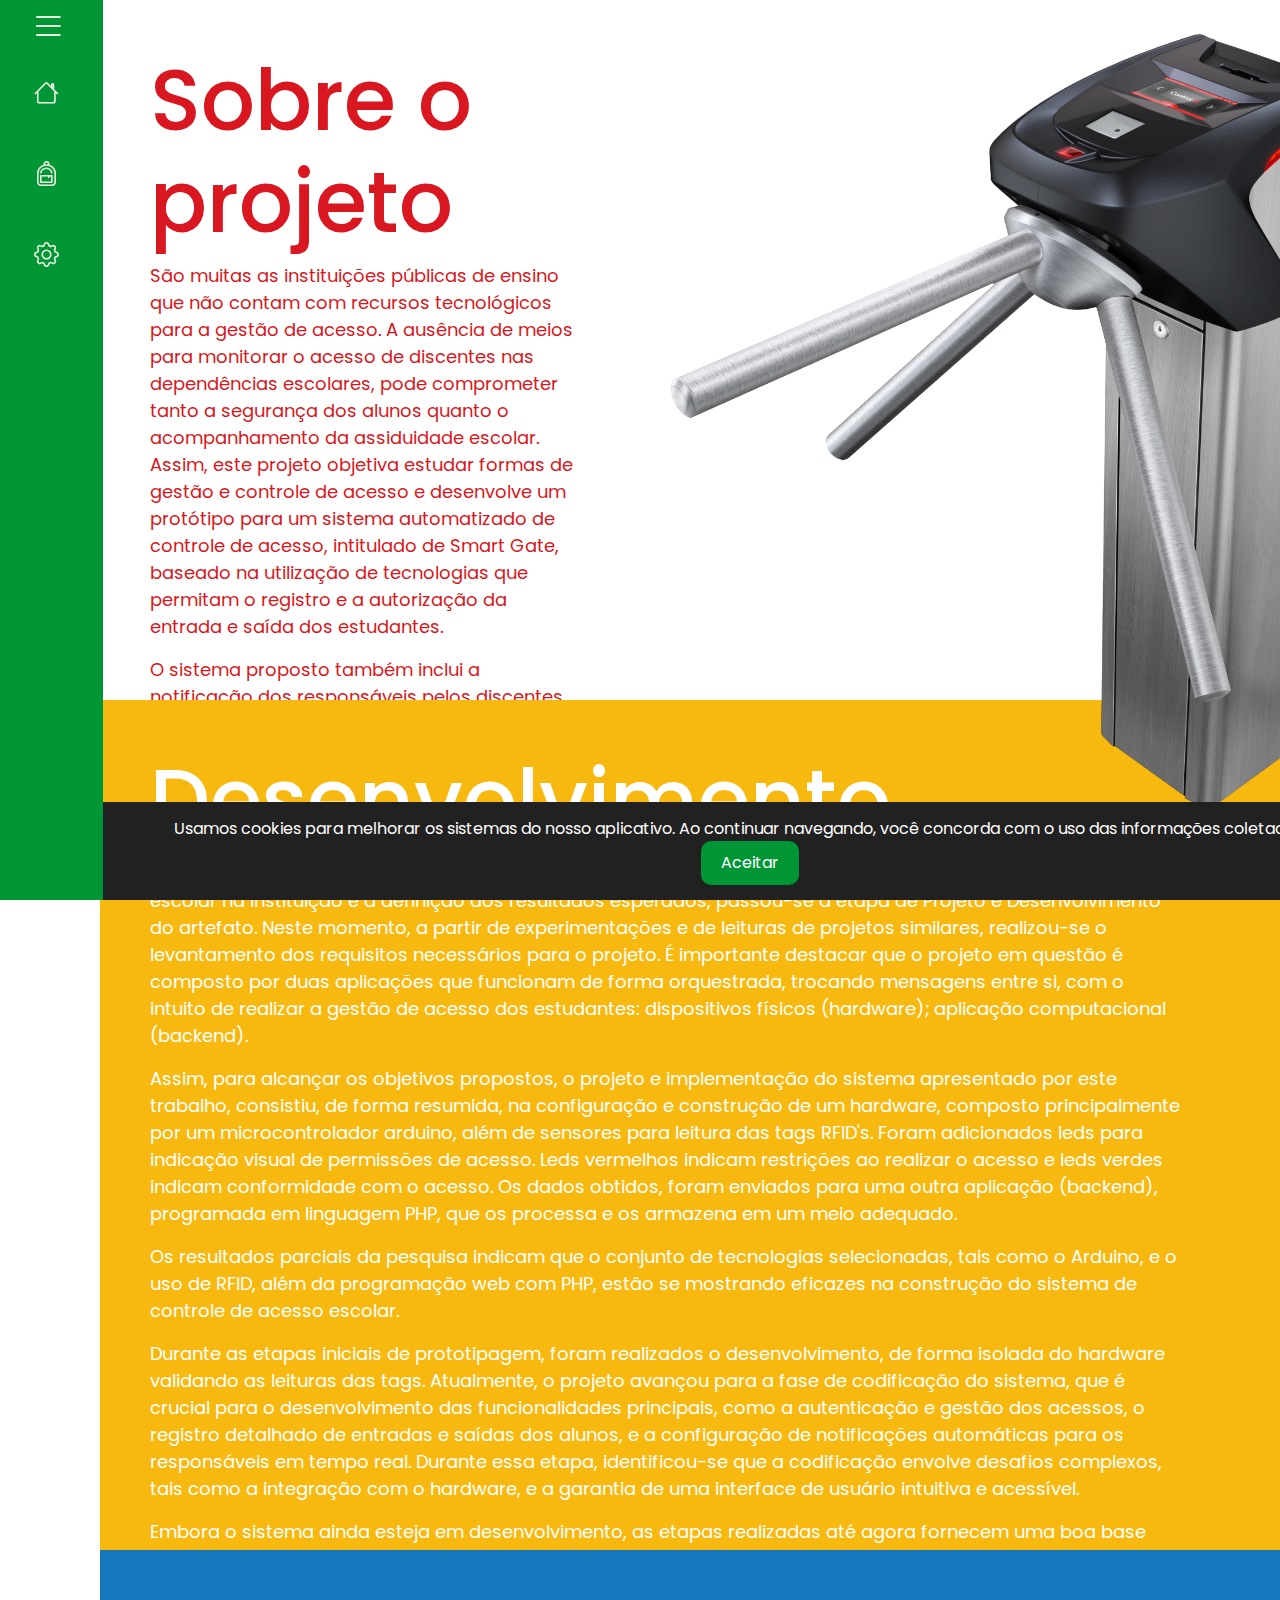
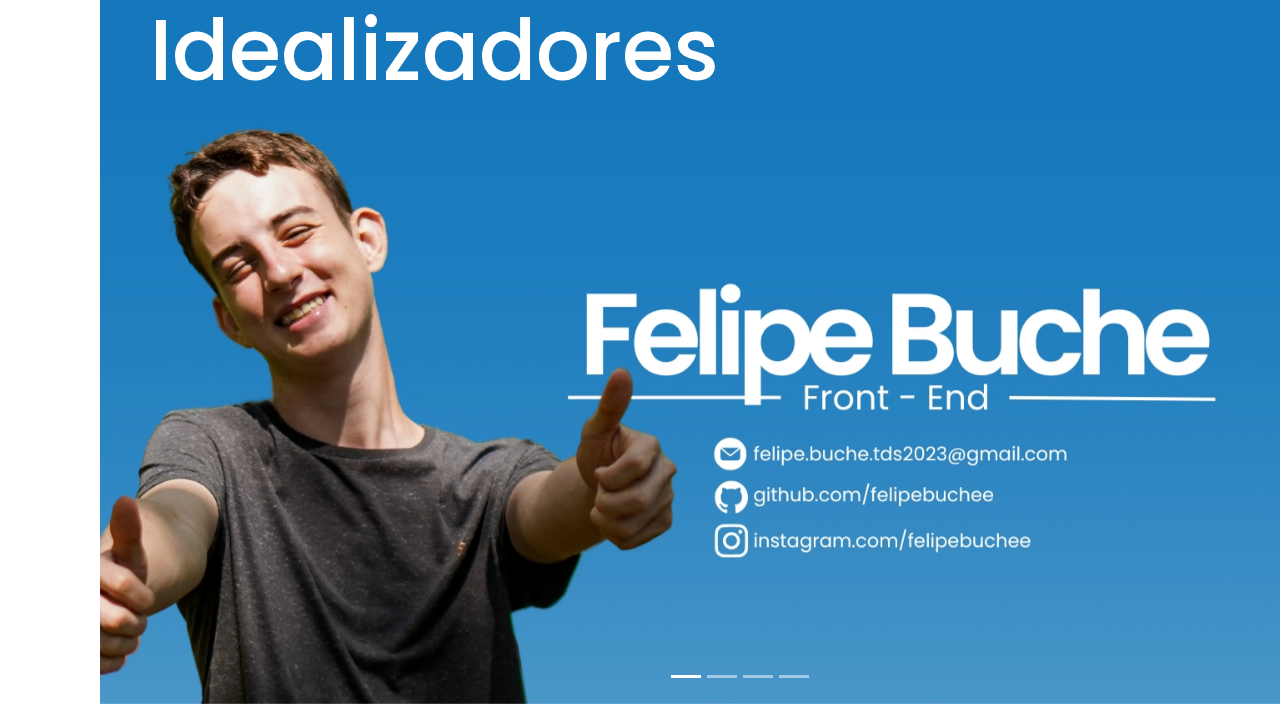
==== commit 545fef4f: "AAAAAAAAAA LOGINS PRONTOS" ====
--- a/index.html
+++ b/index.html
@@ -223,10 +223,6 @@
             </div>
             <div class="carousel-inner">
                 <div class="carousel-item active">
-                    <img src="image/imagens-slider/jeffinho.jpg" class="d-block w-100" alt="...">
-                </div>
-
-                <div class="carousel-item">
                     <img src="image/imagens-slider/buche.jpg" class="d-block w-100" alt="...">
                 </div>
 
@@ -236,6 +232,10 @@
 
                 <div class="carousel-item">
                     <img src="image/imagens-slider/sarah.jpg" class="d-block w-100" alt="...">
+                </div>
+
+                <div class="carousel-item">
+                    <img src="image/imagens-slider/jeffinho.jpg" class="d-block w-100" alt="...">
                 </div>
             </div>
         </div>
